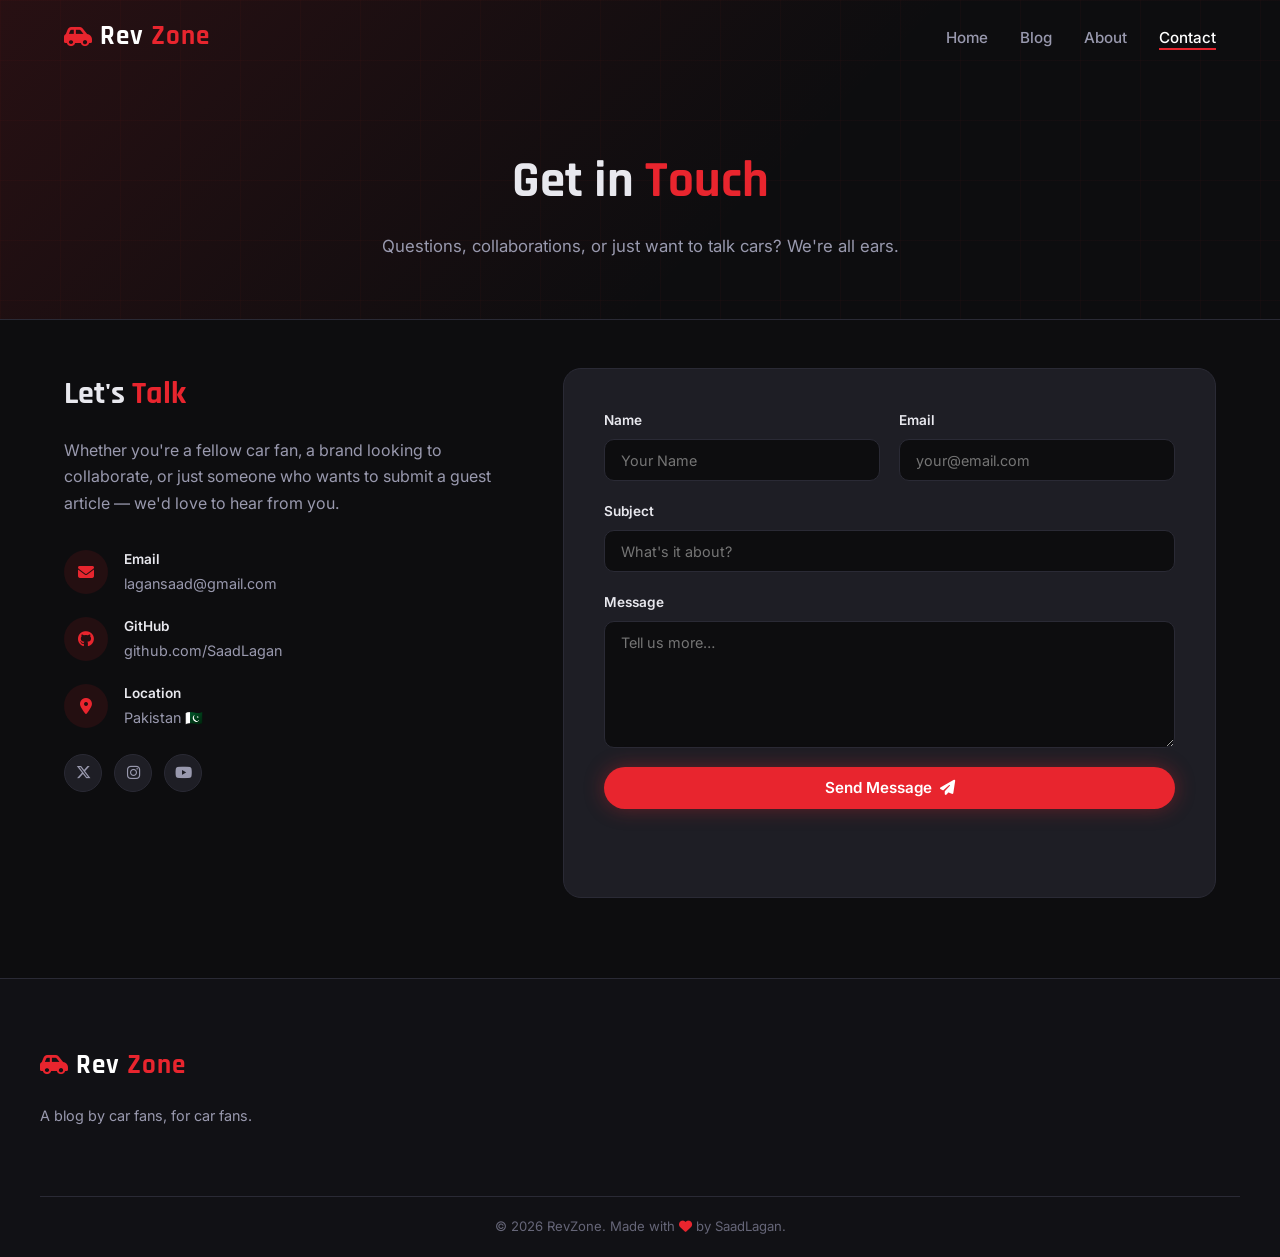
==== contact.html @ d37ab779 "Initial commit: RevZone car fan blog website" ====
<!DOCTYPE html>
<html lang="en">
<head>
  <meta charset="UTF-8" />
  <meta name="viewport" content="width=device-width, initial-scale=1.0" />
  <title>Contact – RevZone</title>
  <link rel="stylesheet" href="css/style.css" />
  <link rel="stylesheet" href="https://cdnjs.cloudflare.com/ajax/libs/font-awesome/6.5.0/css/all.min.css" />
  <link href="https://fonts.googleapis.com/css2?family=Rajdhani:wght@400;600;700&family=Inter:wght@300;400;500;600&display=swap" rel="stylesheet" />
</head>
<body>

  <nav class="navbar" id="navbar">
    <div class="nav-container">
      <a href="index.html" class="logo"><i class="fas fa-car-side"></i> Rev<span class="accent">Zone</span></a>
      <ul class="nav-links" id="navLinks">
        <li><a href="index.html">Home</a></li>
        <li><a href="blog.html">Blog</a></li>
        <li><a href="about.html">About</a></li>
        <li><a href="contact.html" class="active">Contact</a></li>
      </ul>
      <button class="hamburger" id="hamburger" aria-label="Toggle menu">
        <span></span><span></span><span></span>
      </button>
    </div>
  </nav>

  <div class="page-header">
    <div class="page-header-content">
      <h1>Get in <span class="accent">Touch</span></h1>
      <p>Questions, collaborations, or just want to talk cars? We're all ears.</p>
    </div>
  </div>

  <section class="section contact-page">
    <div class="contact-grid">

      <!-- Info -->
      <div class="contact-info">
        <h2>Let's <span class="accent">Talk</span></h2>
        <p>Whether you're a fellow car fan, a brand looking to collaborate, or just someone who wants to submit a guest article — we'd love to hear from you.</p>
        <div class="contact-items">
          <div class="contact-item">
            <i class="fas fa-envelope"></i>
            <div>
              <strong>Email</strong>
              <a href="mailto:lagansaad@gmail.com">lagansaad@gmail.com</a>
            </div>
          </div>
          <div class="contact-item">
            <i class="fab fa-github"></i>
            <div>
              <strong>GitHub</strong>
              <a href="https://github.com/SaadLagan" target="_blank">github.com/SaadLagan</a>
            </div>
          </div>
          <div class="contact-item">
            <i class="fas fa-map-marker-alt"></i>
            <div>
              <strong>Location</strong>
              <span>Pakistan 🇵🇰</span>
            </div>
          </div>
        </div>
        <div class="socials" style="margin-top:1.5rem;">
          <a href="#" aria-label="Twitter"><i class="fab fa-x-twitter"></i></a>
          <a href="#" aria-label="Instagram"><i class="fab fa-instagram"></i></a>
          <a href="#" aria-label="YouTube"><i class="fab fa-youtube"></i></a>
        </div>
      </div>

      <!-- Form -->
      <div class="contact-form-wrap">
        <form class="contact-form" id="contactForm">
          <div class="form-row">
            <div class="form-group">
              <label>Name</label>
              <input type="text" name="name" placeholder="Your Name" required />
            </div>
            <div class="form-group">
              <label>Email</label>
              <input type="email" name="email" placeholder="your@email.com" required />
            </div>
          </div>
          <div class="form-group">
            <label>Subject</label>
            <input type="text" name="subject" placeholder="What's it about?" required />
          </div>
          <div class="form-group">
            <label>Message</label>
            <textarea name="message" rows="6" placeholder="Tell us more…" required></textarea>
          </div>
          <button type="submit" class="btn btn-primary btn-full">
            Send Message <i class="fas fa-paper-plane"></i>
          </button>
          <p class="form-note" id="formNote"></p>
        </form>
      </div>
    </div>
  </section>

  <footer class="footer">
    <div class="footer-inner">
      <div class="footer-brand">
        <a href="index.html" class="logo"><i class="fas fa-car-side"></i> Rev<span class="accent">Zone</span></a>
        <p>A blog by car fans, for car fans.</p>
      </div>
    </div>
    <div class="footer-bottom">
      <p>&copy; 2026 RevZone. Made with <i class="fas fa-heart"></i> by SaadLagan.</p>
    </div>
  </footer>

  <script src="js/main.js"></script>
  <script src="js/contact.js"></script>
</body>
</html>
---- css/style.css ----
/* ============================================================
   RevZone – Car Fan Blog · Main Stylesheet
   ============================================================ */

/* ---------- CSS Variables ---------- */
:root {
  --red:      #e8252e;
  --red-dark: #b01c23;
  --red-glow: rgba(232,37,46,.35);
  --bg:       #0d0d0f;
  --bg2:      #111115;
  --bg3:      #18181d;
  --surface:  #1e1e25;
  --surface2: #25252f;
  --border:   #2a2a35;
  --text:     #e8e8ee;
  --text2:    #9999ae;
  --text3:    #666678;
  --white:    #ffffff;
  --ff-head:  'Rajdhani', sans-serif;
  --ff-body:  'Inter', sans-serif;
  --radius:   10px;
  --radius-lg:18px;
  --shadow:   0 4px 24px rgba(0,0,0,.6);
  --trans:    .25s ease;
}

/* ---------- Reset / Base ---------- */
*, *::before, *::after { box-sizing: border-box; margin: 0; padding: 0; }
html { scroll-behavior: smooth; }
body {
  background: var(--bg);
  color: var(--text);
  font-family: var(--ff-body);
  font-size: 16px;
  line-height: 1.65;
  overflow-x: hidden;
}
img { max-width: 100%; display: block; }
a { text-decoration: none; color: inherit; }
ul { list-style: none; }
button { cursor: pointer; border: none; background: none; font-family: inherit; }

.accent { color: var(--red); }
.hidden { display: none !important; }

/* ============================================================
   NAVBAR
   ============================================================ */
.navbar {
  position: fixed;
  top: 0; left: 0; right: 0;
  z-index: 1000;
  padding: .9rem 0;
  transition: background var(--trans), box-shadow var(--trans), padding var(--trans);
}
.navbar.scrolled {
  background: rgba(13,13,15,.95);
  backdrop-filter: blur(12px);
  box-shadow: 0 2px 20px rgba(0,0,0,.5);
  padding: .6rem 0;
}
.nav-container {
  max-width: 1200px;
  margin: 0 auto;
  padding: 0 1.5rem;
  display: flex;
  align-items: center;
  justify-content: space-between;
  gap: 2rem;
}
.logo {
  font-family: var(--ff-head);
  font-size: 1.7rem;
  font-weight: 700;
  letter-spacing: 1px;
  display: flex;
  align-items: center;
  gap: .45rem;
  color: var(--white);
}
.logo i { color: var(--red); font-size: 1.4rem; }
.nav-links {
  display: flex;
  gap: 2rem;
}
.nav-links a {
  font-size: .95rem;
  font-weight: 500;
  color: var(--text2);
  transition: color var(--trans);
  position: relative;
  padding-bottom: 3px;
}
.nav-links a::after {
  content: '';
  position: absolute;
  bottom: 0; left: 0;
  width: 0; height: 2px;
  background: var(--red);
  transition: width var(--trans);
}
.nav-links a:hover,
.nav-links a.active { color: var(--white); }
.nav-links a:hover::after,
.nav-links a.active::after { width: 100%; }

/* Hamburger */
.hamburger { display: none; flex-direction: column; gap: 5px; }
.hamburger span {
  width: 24px; height: 2px;
  background: var(--text2);
  border-radius: 2px;
  transition: var(--trans);
}
.hamburger.open span:nth-child(1) { transform: translateY(7px) rotate(45deg); }
.hamburger.open span:nth-child(2) { opacity: 0; }
.hamburger.open span:nth-child(3) { transform: translateY(-7px) rotate(-45deg); }

/* ============================================================
   HERO
   ============================================================ */
.hero {
  min-height: 100vh;
  position: relative;
  display: flex;
  align-items: center;
  justify-content: center;
  overflow: hidden;
  background:
    url("data:image/svg+xml,%3Csvg xmlns='http://www.w3.org/2000/svg' width='1440' height='900' viewBox='0 0 1440 900'%3E%3Cdefs%3E%3CradialGradient id='a' cx='50%25' cy='60%25' r='70%25'%3E%3Cstop offset='0%25' stop-color='%23e8252e' stop-opacity='.18'/%3E%3Cstop offset='100%25' stop-color='%230d0d0f' stop-opacity='0'/%3E%3C/radialGradient%3E%3C/defs%3E%3Crect width='1440' height='900' fill='%230d0d0f'/%3E%3Cellipse cx='720' cy='540' rx='900' ry='560' fill='url(%23a)'/%3E%3C/svg%3E") center/cover no-repeat;
}

/* Speed-line grid overlay */
.hero::before {
  content: '';
  position: absolute;
  inset: 0;
  background-image:
    linear-gradient(rgba(232,37,46,.04) 1px, transparent 1px),
    linear-gradient(90deg, rgba(232,37,46,.04) 1px, transparent 1px);
  background-size: 60px 60px;
}

.hero-overlay {
  position: absolute;
  inset: 0;
  background: linear-gradient(to bottom, rgba(13,13,15,.5) 0%, rgba(13,13,15,.0) 40%, rgba(13,13,15,.8) 100%);
}
.hero-content {
  position: relative;
  text-align: center;
  max-width: 780px;
  padding: 2rem 1.5rem;
  animation: fadeUp .9s ease both;
}
.hero-tag {
  display: inline-flex;
  align-items: center;
  gap: .5rem;
  font-size: .85rem;
  font-weight: 600;
  letter-spacing: 2px;
  text-transform: uppercase;
  color: var(--red);
  border: 1px solid rgba(232,37,46,.3);
  padding: .35rem .9rem;
  border-radius: 50px;
  margin-bottom: 1.2rem;
}
.hero-content h1 {
  font-family: var(--ff-head);
  font-size: clamp(2.8rem, 6vw, 5.5rem);
  font-weight: 700;
  line-height: 1.05;
  margin-bottom: 1rem;
  text-shadow: 0 0 40px rgba(232,37,46,.2);
}
.hero-sub {
  color: var(--text2);
  font-size: 1.1rem;
  margin-bottom: 2rem;
}
.hero-actions {
  display: flex;
  gap: 1rem;
  justify-content: center;
  flex-wrap: wrap;
}
.hero-scroll {
  position: absolute;
  bottom: 2rem;
  left: 50%;
  transform: translateX(-50%);
  display: flex;
  flex-direction: column;
  align-items: center;
  gap: .4rem;
  color: var(--text3);
  font-size: .78rem;
  letter-spacing: 1px;
  text-transform: uppercase;
}

/* ============================================================
   BUTTONS
   ============================================================ */
.btn {
  display: inline-flex;
  align-items: center;
  gap: .5rem;
  padding: .72rem 1.6rem;
  border-radius: 50px;
  font-size: .95rem;
  font-weight: 600;
  transition: all var(--trans);
}
.btn-primary {
  background: var(--red);
  color: var(--white);
  box-shadow: 0 0 20px var(--red-glow);
}
.btn-primary:hover {
  background: var(--red-dark);
  box-shadow: 0 0 30px var(--red-glow);
  transform: translateY(-2px);
}
.btn-outline {
  border: 1.5px solid var(--border);
  color: var(--text);
}
.btn-outline:hover {
  border-color: var(--red);
  color: var(--red);
  transform: translateY(-2px);
}
.btn-full { width: 100%; justify-content: center; }

/* ============================================================
   STATS BAR
   ============================================================ */
.stats-bar {
  background: var(--surface);
  border-top: 1px solid var(--border);
  border-bottom: 1px solid var(--border);
  display: grid;
  grid-template-columns: repeat(4, 1fr);
  text-align: center;
  padding: 1.8rem 0;
}
.stat { padding: .5rem 1rem; }
.stat + .stat { border-left: 1px solid var(--border); }
.stat-num {
  display: block;
  font-family: var(--ff-head);
  font-size: 2.4rem;
  font-weight: 700;
  color: var(--red);
  line-height: 1;
}
.stat-label {
  font-size: .8rem;
  color: var(--text2);
  text-transform: uppercase;
  letter-spacing: 1px;
  margin-top: .25rem;
  display: block;
}

/* ============================================================
   SECTIONS
   ============================================================ */
.section {
  max-width: 1200px;
  margin: 0 auto;
  padding: 5rem 1.5rem;
}
.section-header {
  text-align: center;
  margin-bottom: 3rem;
}
.section-tag {
  font-size: .78rem;
  letter-spacing: 2.5px;
  text-transform: uppercase;
  color: var(--red);
  font-weight: 600;
  display: block;
  margin-bottom: .5rem;
}
.section-header h2 {
  font-family: var(--ff-head);
  font-size: clamp(1.8rem, 3.5vw, 2.8rem);
  font-weight: 700;
}

/* ============================================================
   POST CARDS
   ============================================================ */
.posts-grid {
  display: grid;
  grid-template-columns: repeat(auto-fill, minmax(320px, 1fr));
  gap: 1.8rem;
}
.post-card {
  background: var(--surface);
  border: 1px solid var(--border);
  border-radius: var(--radius-lg);
  overflow: hidden;
  transition: transform var(--trans), box-shadow var(--trans), border-color var(--trans);
  cursor: pointer;
}
.post-card:hover {
  transform: translateY(-6px);
  box-shadow: 0 12px 40px rgba(232,37,46,.15);
  border-color: rgba(232,37,46,.4);
}
.post-card-img {
  width: 100%;
  height: 200px;
  object-fit: cover;
  background: var(--bg3);
  position: relative;
  overflow: hidden;
}
.post-card-img-placeholder {
  width: 100%;
  height: 200px;
  display: flex;
  flex-direction: column;
  align-items: center;
  justify-content: center;
  gap: .6rem;
  font-size: 2.5rem;
  color: var(--text3);
  background: linear-gradient(135deg, var(--bg3) 0%, var(--surface2) 100%);
  position: relative;
  overflow: hidden;
}
.post-card-img-placeholder::before {
  content: '';
  position: absolute;
  inset: 0;
  background: linear-gradient(135deg, rgba(232,37,46,.05) 0%, transparent 60%);
}
.post-card-img-placeholder span {
  font-size: .75rem;
  color: var(--text3);
  letter-spacing: 1px;
  text-transform: uppercase;
  position: relative;
}
.post-card-body { padding: 1.4rem; }
.post-meta {
  display: flex;
  align-items: center;
  gap: .6rem;
  margin-bottom: .8rem;
  flex-wrap: wrap;
}
.post-cat {
  font-size: .72rem;
  font-weight: 700;
  letter-spacing: 1.5px;
  text-transform: uppercase;
  color: var(--red);
  background: rgba(232,37,46,.1);
  padding: .2rem .6rem;
  border-radius: 4px;
}
.post-date {
  font-size: .78rem;
  color: var(--text3);
}
.post-card-body h3 {
  font-family: var(--ff-head);
  font-size: 1.2rem;
  font-weight: 700;
  line-height: 1.3;
  margin-bottom: .6rem;
  transition: color var(--trans);
}
.post-card:hover h3 { color: var(--red); }
.post-card-body p {
  font-size: .875rem;
  color: var(--text2);
  margin-bottom: 1rem;
  display: -webkit-box;
  -webkit-line-clamp: 3;
  -webkit-box-orient: vertical;
  overflow: hidden;
}
.post-card-footer {
  display: flex;
  align-items: center;
  justify-content: space-between;
  font-size: .8rem;
  color: var(--text3);
}
.post-author { display: flex; align-items: center; gap: .4rem; }
.post-read-time { display: flex; align-items: center; gap: .3rem; }

/* ============================================================
   CATEGORIES GRID
   ============================================================ */
.categories-section { background: var(--bg2); }
.categories-section .section-header { margin-bottom: 2.5rem; }
.categories-grid {
  max-width: 1200px;
  margin: 0 auto;
  padding: 0 1.5rem 5rem;
  display: grid;
  grid-template-columns: repeat(auto-fill, minmax(200px, 1fr));
  gap: 1.2rem;
}
.cat-card {
  background: var(--surface);
  border: 1px solid var(--border);
  border-radius: var(--radius-lg);
  padding: 2rem 1.2rem;
  text-align: center;
  transition: all var(--trans);
  display: block;
}
.cat-card:hover {
  background: var(--surface2);
  border-color: var(--red);
  transform: translateY(-4px);
  box-shadow: 0 8px 30px rgba(232,37,46,.15);
}
.cat-card i {
  font-size: 2rem;
  color: var(--red);
  margin-bottom: .8rem;
  display: block;
}
.cat-card h3 {
  font-family: var(--ff-head);
  font-size: 1.1rem;
  font-weight: 700;
  margin-bottom: .35rem;
}
.cat-card p { font-size: .8rem; color: var(--text2); }

/* ============================================================
   NEWSLETTER
   ============================================================ */
.newsletter-section {
  background: linear-gradient(135deg, var(--bg2) 0%, var(--bg) 100%);
  border-top: 1px solid var(--border);
  border-bottom: 1px solid var(--border);
  padding: 5rem 1.5rem;
  text-align: center;
}
.newsletter-inner { max-width: 540px; margin: 0 auto; }
.newsletter-icon {
  font-size: 2.5rem;
  color: var(--red);
  margin-bottom: 1rem;
}
.newsletter-inner h2 {
  font-family: var(--ff-head);
  font-size: 2.2rem;
  font-weight: 700;
  margin-bottom: .7rem;
}
.newsletter-inner p { color: var(--text2); margin-bottom: 1.5rem; }
.newsletter-form {
  display: flex;
  gap: .75rem;
  flex-wrap: wrap;
  justify-content: center;
}
.newsletter-form input {
  flex: 1;
  min-width: 220px;
  background: var(--surface);
  border: 1.5px solid var(--border);
  border-radius: 50px;
  padding: .72rem 1.2rem;
  color: var(--text);
  font-size: .95rem;
  outline: none;
  transition: border-color var(--trans);
  font-family: inherit;
}
.newsletter-form input:focus { border-color: var(--red); }
.nl-note { margin-top: 1rem; font-size: .85rem; color: #4caf50; min-height: 1.4rem; }

/* ============================================================
   FOOTER
   ============================================================ */
.footer { background: var(--bg2); border-top: 1px solid var(--border); padding: 4rem 1.5rem 0; }
.footer-inner {
  max-width: 1200px;
  margin: 0 auto;
  display: grid;
  grid-template-columns: 2fr 1fr 1fr;
  gap: 3rem;
  padding-bottom: 3rem;
  border-bottom: 1px solid var(--border);
}
.footer-brand .logo { margin-bottom: 1rem; }
.footer-brand p { color: var(--text2); font-size: .9rem; line-height: 1.7; max-width: 300px; margin-bottom: 1.2rem; }
.socials { display: flex; gap: .75rem; }
.socials a {
  width: 38px; height: 38px;
  display: flex; align-items: center; justify-content: center;
  background: var(--surface);
  border: 1px solid var(--border);
  border-radius: 50%;
  color: var(--text2);
  font-size: .95rem;
  transition: all var(--trans);
}
.socials a:hover { background: var(--red); border-color: var(--red); color: var(--white); }
.footer-links h4 {
  font-family: var(--ff-head);
  font-size: 1rem;
  font-weight: 700;
  margin-bottom: 1.2rem;
  color: var(--white);
  letter-spacing: .5px;
}
.footer-links ul { display: flex; flex-direction: column; gap: .7rem; }
.footer-links a { font-size: .88rem; color: var(--text2); transition: color var(--trans); }
.footer-links a:hover { color: var(--red); }
.footer-bottom {
  max-width: 1200px;
  margin: 0 auto;
  text-align: center;
  padding: 1.2rem 0;
  font-size: .82rem;
  color: var(--text3);
}
.footer-bottom i { color: var(--red); }

/* ============================================================
   PAGE HEADER
   ============================================================ */
.page-header {
  min-height: 320px;
  background:
    linear-gradient(135deg, rgba(232,37,46,.12) 0%, rgba(13,13,15,0) 60%),
    var(--bg);
  border-bottom: 1px solid var(--border);
  display: flex;
  align-items: center;
  justify-content: center;
  text-align: center;
  padding: 8rem 1.5rem 3rem;
  position: relative;
  overflow: hidden;
}
.page-header::before {
  content: '';
  position: absolute;
  inset: 0;
  background-image:
    linear-gradient(rgba(232,37,46,.03) 1px, transparent 1px),
    linear-gradient(90deg, rgba(232,37,46,.03) 1px, transparent 1px);
  background-size: 60px 60px;
}
.page-header-content { position: relative; max-width: 600px; }
.page-header-content h1 {
  font-family: var(--ff-head);
  font-size: clamp(2rem, 4vw, 3.5rem);
  font-weight: 700;
  margin-bottom: .6rem;
}
.page-header-content p { color: var(--text2); font-size: 1.05rem; }

/* ============================================================
   BLOG PAGE
   ============================================================ */
.blog-page { padding-top: 2.5rem; }
.filter-bar {
  display: flex;
  gap: .6rem;
  flex-wrap: wrap;
  margin-bottom: 1.5rem;
}
.filter-btn {
  padding: .4rem 1rem;
  border: 1.5px solid var(--border);
  border-radius: 50px;
  font-size: .82rem;
  font-weight: 600;
  color: var(--text2);
  transition: all var(--trans);
}
.filter-btn:hover, .filter-btn.active {
  background: var(--red);
  border-color: var(--red);
  color: var(--white);
}
.search-bar {
  position: relative;
  max-width: 420px;
  margin-bottom: 2.5rem;
}
.search-bar i {
  position: absolute;
  left: 1rem;
  top: 50%;
  transform: translateY(-50%);
  color: var(--text3);
}
.search-bar input {
  width: 100%;
  background: var(--surface);
  border: 1.5px solid var(--border);
  border-radius: 50px;
  padding: .65rem 1rem .65rem 2.8rem;
  color: var(--text);
  font-size: .9rem;
  outline: none;
  font-family: inherit;
  transition: border-color var(--trans);
}
.search-bar input:focus { border-color: var(--red); }
.no-results {
  text-align: center;
  padding: 4rem 0;
  color: var(--text3);
  grid-column: 1/-1;
}
.no-results i { font-size: 3rem; margin-bottom: 1rem; }
.no-results p { font-size: 1rem; }

/* Pagination */
.pagination {
  display: flex;
  justify-content: center;
  gap: .6rem;
  margin-top: 3rem;
  flex-wrap: wrap;
}
.page-btn {
  width: 40px; height: 40px;
  display: flex; align-items: center; justify-content: center;
  border: 1.5px solid var(--border);
  border-radius: 50%;
  font-size: .88rem;
  font-weight: 600;
  color: var(--text2);
  transition: all var(--trans);
}
.page-btn:hover, .page-btn.active {
  background: var(--red);
  border-color: var(--red);
  color: var(--white);
  cursor: pointer;
}

/* ============================================================
   ARTICLE (POST) PAGE
   ============================================================ */
.article-page {
  max-width: 820px;
  margin: 0 auto;
  padding: 8rem 1.5rem 4rem;
}
.article-header { margin-bottom: 2rem; }
.article-header .post-meta { margin-bottom: 1rem; font-size: .85rem; }
.article-header h1 {
  font-family: var(--ff-head);
  font-size: clamp(2rem, 4vw, 3rem);
  font-weight: 700;
  line-height: 1.2;
  margin-bottom: 1rem;
}
.article-author-bar {
  display: flex;
  align-items: center;
  gap: .7rem;
  padding: .8rem 0;
  border-top: 1px solid var(--border);
  border-bottom: 1px solid var(--border);
  margin-bottom: 2rem;
}
.author-avatar {
  width: 44px; height: 44px;
  border-radius: 50%;
  background: var(--surface2);
  display: flex; align-items: center; justify-content: center;
  color: var(--text3);
  font-size: 1.1rem;
  border: 1.5px solid var(--border);
}
.author-info strong { display: block; font-size: .95rem; }
.author-info span { font-size: .8rem; color: var(--text3); }
.article-hero-img {
  width: 100%;
  height: 420px;
  background: var(--surface2);
  border-radius: var(--radius-lg);
  margin-bottom: 2.5rem;
  display: flex;
  align-items: center;
  justify-content: center;
  font-size: 5rem;
  color: var(--text3);
  border: 1px solid var(--border);
  background: linear-gradient(135deg, var(--surface) 0%, var(--surface2) 100%);
}
.article-body { font-size: 1.02rem; line-height: 1.9; color: var(--text); }
.article-body h2 {
  font-family: var(--ff-head);
  font-size: 1.65rem;
  font-weight: 700;
  margin: 2rem 0 .8rem;
  color: var(--white);
}
.article-body h3 {
  font-family: var(--ff-head);
  font-size: 1.3rem;
  font-weight: 700;
  margin: 1.5rem 0 .6rem;
  color: var(--white);
}
.article-body p { margin-bottom: 1.2rem; color: var(--text2); }
.article-body ul { margin: .8rem 0 1.2rem 1.5rem; }
.article-body ul li { margin-bottom: .5rem; color: var(--text2); position: relative; }
.article-body ul li::marker { color: var(--red); }
.article-body strong { color: var(--text); }
.article-body blockquote {
  border-left: 3px solid var(--red);
  padding: .8rem 1.2rem;
  margin: 1.5rem 0;
  background: var(--surface);
  border-radius: 0 var(--radius) var(--radius) 0;
  font-style: italic;
  color: var(--text2);
}
.spec-table {
  width: 100%;
  border-collapse: collapse;
  margin: 1.5rem 0;
  font-size: .9rem;
}
.spec-table th {
  background: var(--surface2);
  color: var(--text);
  padding: .7rem 1rem;
  text-align: left;
  border-bottom: 2px solid var(--border);
  font-family: var(--ff-head);
}
.spec-table td {
  padding: .65rem 1rem;
  border-bottom: 1px solid var(--border);
  color: var(--text2);
}
.spec-table tr:hover td { background: var(--surface); }
.rating-box {
  background: var(--surface);
  border: 1px solid var(--border);
  border-radius: var(--radius-lg);
  padding: 1.5rem;
  margin: 2rem 0;
}
.rating-box h3 {
  font-family: var(--ff-head);
  font-size: 1.1rem;
  margin-bottom: 1rem;
}
.rating-row { display: flex; align-items: center; gap: 1rem; margin-bottom: .65rem; }
.rating-label { min-width: 120px; font-size: .85rem; color: var(--text2); }
.rating-bar { flex: 1; height: 6px; background: var(--surface2); border-radius: 3px; overflow: hidden; }
.rating-fill { height: 100%; background: var(--red); border-radius: 3px; }
.rating-val { min-width: 32px; text-align: right; font-size: .85rem; font-weight: 600; color: var(--red); }
.article-score {
  text-align: center;
  margin: 2rem 0;
  padding: 1.5rem;
  background: linear-gradient(135deg, var(--surface) 0%, var(--surface2) 100%);
  border: 1px solid var(--border);
  border-radius: var(--radius-lg);
}
.score-num {
  font-family: var(--ff-head);
  font-size: 4rem;
  font-weight: 700;
  color: var(--red);
  line-height: 1;
}
.score-label { font-size: .85rem; color: var(--text3); margin-top: .3rem; }

/* Share bar */
.share-bar {
  display: flex;
  align-items: center;
  gap: 1rem;
  padding: 1.5rem 0;
  border-top: 1px solid var(--border);
  margin-top: 2.5rem;
  flex-wrap: wrap;
}
.share-bar span { font-size: .9rem; color: var(--text2); }
.share-btn {
  display: inline-flex; align-items: center; gap: .4rem;
  padding: .4rem .9rem;
  border: 1.5px solid var(--border);
  border-radius: 50px;
  font-size: .8rem;
  font-weight: 600;
  color: var(--text2);
  transition: all var(--trans);
}
.share-btn:hover { border-color: var(--red); color: var(--red); }

/* ============================================================
   ABOUT PAGE
   ============================================================ */
.about-page { padding-top: 3rem; }
.about-intro {
  display: grid;
  grid-template-columns: 1fr 1fr;
  gap: 4rem;
  align-items: center;
  margin-bottom: 5rem;
}
.about-text .section-tag { display: block; margin-bottom: .5rem; }
.about-text h2 {
  font-family: var(--ff-head);
  font-size: 2.4rem;
  font-weight: 700;
  margin-bottom: 1rem;
}
.about-text p { color: var(--text2); margin-bottom: 1rem; }
.about-text .btn { margin-top: 1rem; }
.about-img-placeholder {
  aspect-ratio: 4/3;
  background: linear-gradient(135deg, var(--surface) 0%, var(--surface2) 100%);
  border: 1px solid var(--border);
  border-radius: var(--radius-lg);
  display: flex;
  flex-direction: column;
  align-items: center;
  justify-content: center;
  gap: 1rem;
  font-size: 5rem;
  color: var(--red);
}
.about-img-placeholder span { font-size: 1rem; color: var(--text3); }
.values-section { margin-bottom: 5rem; }
.values-grid {
  display: grid;
  grid-template-columns: repeat(auto-fill, minmax(240px, 1fr));
  gap: 1.5rem;
}
.value-card {
  background: var(--surface);
  border: 1px solid var(--border);
  border-radius: var(--radius-lg);
  padding: 2rem;
  transition: border-color var(--trans), transform var(--trans);
}
.value-card:hover { border-color: var(--red); transform: translateY(-4px); }
.value-card i { font-size: 1.8rem; color: var(--red); margin-bottom: 1rem; }
.value-card h3 { font-family: var(--ff-head); font-size: 1.1rem; font-weight: 700; margin-bottom: .5rem; }
.value-card p { font-size: .88rem; color: var(--text2); }
.team-grid {
  display: grid;
  grid-template-columns: repeat(auto-fill, minmax(260px, 1fr));
  gap: 1.5rem;
}
.team-card {
  background: var(--surface);
  border: 1px solid var(--border);
  border-radius: var(--radius-lg);
  padding: 2rem;
  text-align: center;
  transition: border-color var(--trans), transform var(--trans);
}
.team-card:hover { border-color: var(--red); transform: translateY(-4px); }
.team-avatar {
  width: 70px; height: 70px;
  border-radius: 50%;
  background: var(--surface2);
  border: 2px solid var(--red);
  display: flex; align-items: center; justify-content: center;
  font-size: 1.8rem;
  color: var(--text2);
  margin: 0 auto 1rem;
}
.team-card h3 { font-family: var(--ff-head); font-size: 1.15rem; font-weight: 700; margin-bottom: .25rem; }
.team-card > span { font-size: .78rem; color: var(--red); font-weight: 600; letter-spacing: .5px; text-transform: uppercase; display: block; margin-bottom: .8rem; }
.team-card p { font-size: .85rem; color: var(--text2); }

/* ============================================================
   CONTACT PAGE
   ============================================================ */
.contact-page { padding-top: 3rem; }
.contact-grid {
  display: grid;
  grid-template-columns: 1fr 1.5fr;
  gap: 4rem;
  align-items: start;
}
.contact-info h2 { font-family: var(--ff-head); font-size: 2rem; font-weight: 700; margin-bottom: 1rem; }
.contact-info > p { color: var(--text2); margin-bottom: 2rem; }
.contact-items { display: flex; flex-direction: column; gap: 1.2rem; }
.contact-item {
  display: flex;
  align-items: center;
  gap: 1rem;
}
.contact-item i {
  width: 44px; height: 44px;
  display: flex; align-items: center; justify-content: center;
  background: rgba(232,37,46,.1);
  color: var(--red);
  border-radius: 50%;
  font-size: 1rem;
  flex-shrink: 0;
}
.contact-item div { display: flex; flex-direction: column; gap: .1rem; }
.contact-item strong { font-size: .85rem; font-weight: 600; color: var(--text); }
.contact-item a, .contact-item span { font-size: .9rem; color: var(--text2); transition: color var(--trans); }
.contact-item a:hover { color: var(--red); }

/* Form */
.contact-form-wrap {
  background: var(--surface);
  border: 1px solid var(--border);
  border-radius: var(--radius-lg);
  padding: 2.5rem;
}
.contact-form { display: flex; flex-direction: column; gap: 1.2rem; }
.form-row { display: grid; grid-template-columns: 1fr 1fr; gap: 1.2rem; }
.form-group { display: flex; flex-direction: column; gap: .5rem; }
.form-group label { font-size: .85rem; font-weight: 600; color: var(--text); }
.form-group input,
.form-group textarea {
  background: var(--bg);
  border: 1.5px solid var(--border);
  border-radius: var(--radius);
  padding: .7rem 1rem;
  color: var(--text);
  font-size: .9rem;
  font-family: inherit;
  outline: none;
  transition: border-color var(--trans);
  resize: vertical;
}
.form-group input:focus,
.form-group textarea:focus { border-color: var(--red); }
.form-note { text-align: center; font-size: .85rem; margin-top: .5rem; min-height: 1.3rem; color: #4caf50; }

/* ============================================================
   ANIMATIONS
   ============================================================ */
@keyframes fadeUp {
  from { opacity: 0; transform: translateY(30px); }
  to   { opacity: 1; transform: translateY(0); }
}
.fade-up { animation: fadeUp .6s ease both; }

@keyframes bounce {
  0%, 100% { transform: translateY(0); }
  50%       { transform: translateY(8px); }
}
.bounce { animation: bounce 1.6s ease-in-out infinite; }

/* Cards entrance */
.post-card {
  opacity: 0;
  transform: translateY(20px);
  transition: opacity .45s ease, transform .45s ease, box-shadow var(--trans), border-color var(--trans);
}
.post-card.visible { opacity: 1; transform: translateY(0); }

/* ============================================================
   RESPONSIVE
   ============================================================ */
@media (max-width: 900px) {
  .stats-bar { grid-template-columns: repeat(2, 1fr); }
  .stat + .stat { border-left: none; }
  .stat:nth-child(3), .stat:nth-child(4) { border-top: 1px solid var(--border); }
  .stat:nth-child(2), .stat:nth-child(4) { border-left: 1px solid var(--border); }
  .footer-inner { grid-template-columns: 1fr 1fr; }
  .footer-brand { grid-column: 1/-1; }
  .about-intro { grid-template-columns: 1fr; gap: 2.5rem; }
  .contact-grid { grid-template-columns: 1fr; gap: 2.5rem; }
}
@media (max-width: 700px) {
  .nav-links {
    position: fixed;
    top: 0; right: -100%;
    width: 75%;
    max-width: 300px;
    height: 100vh;
    background: var(--bg2);
    flex-direction: column;
    justify-content: center;
    align-items: center;
    gap: 2.5rem;
    font-size: 1.1rem;
    transition: right var(--trans);
    border-left: 1px solid var(--border);
  }
  .nav-links.open { right: 0; }
  .hamburger { display: flex; }
  .posts-grid { grid-template-columns: 1fr; }
  .footer-inner { grid-template-columns: 1fr; }
  .footer-brand { grid-column: auto; }
  .form-row { grid-template-columns: 1fr; }
}
@media (max-width: 480px) {
  .hero-content h1 { font-size: 2.4rem; }
  .stats-bar { grid-template-columns: 1fr 1fr; }
  .categories-grid { grid-template-columns: 1fr 1fr; }
}
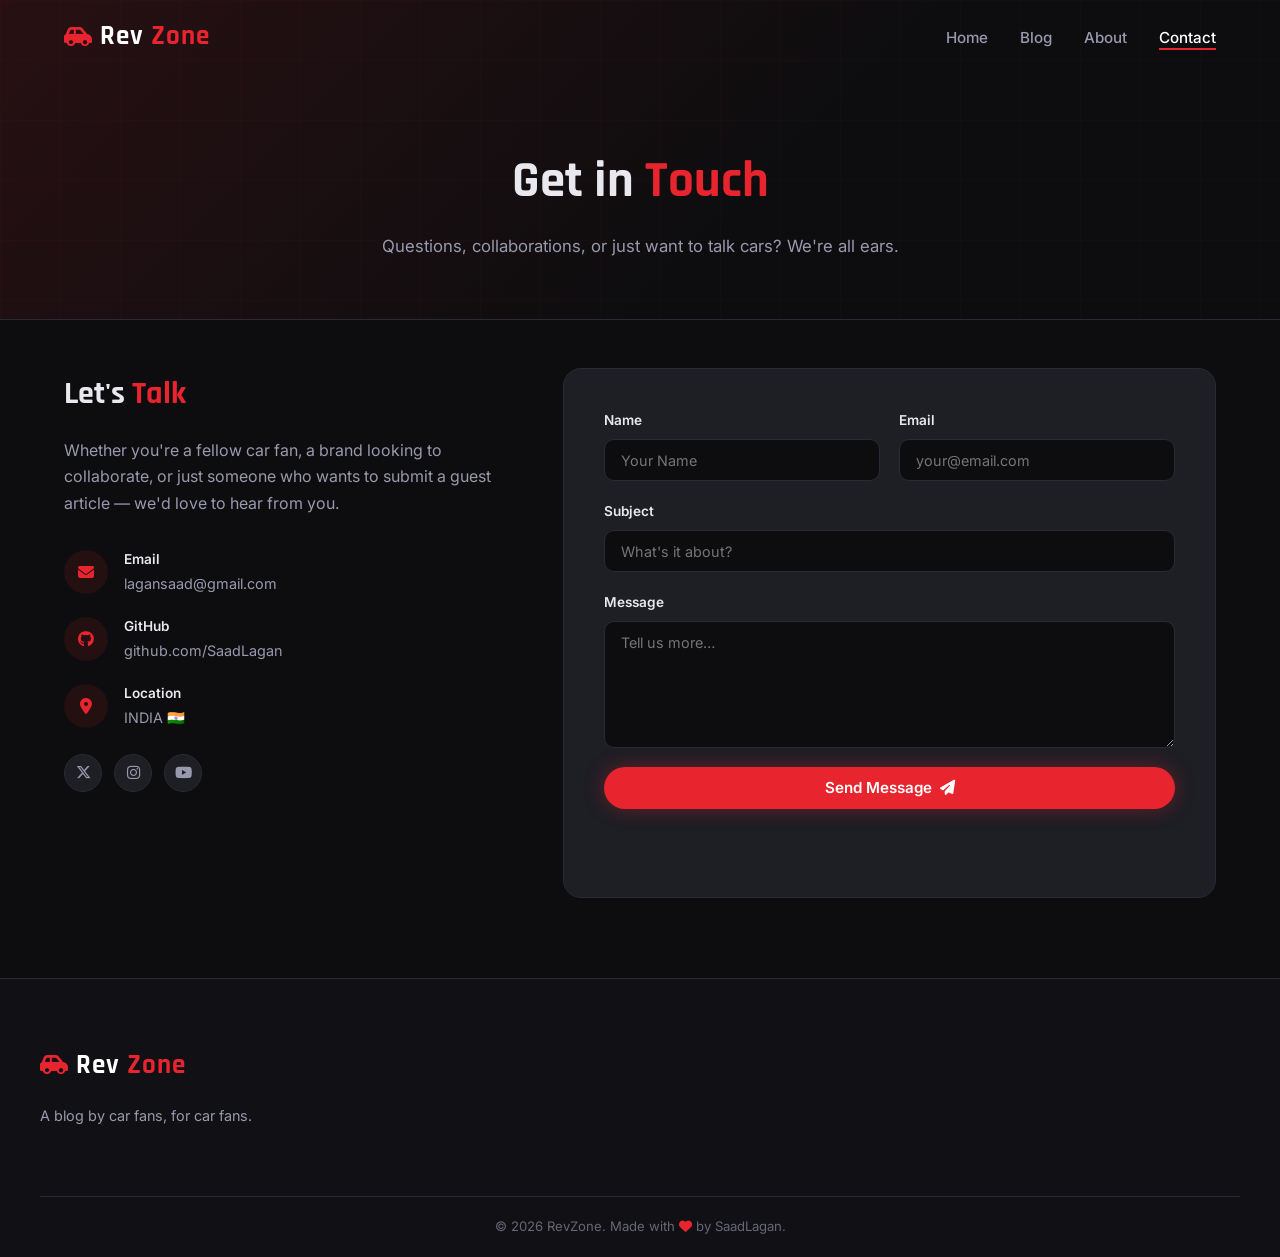
==== commit 01d96876: "Update contact.html" ====
--- a/contact.html
+++ b/contact.html
@@ -58,7 +58,7 @@
             <i class="fas fa-map-marker-alt"></i>
             <div>
               <strong>Location</strong>
-              <span>Pakistan 🇵🇰</span>
+              <span>INDIA 🇮🇳</span>
             </div>
           </div>
         </div>
